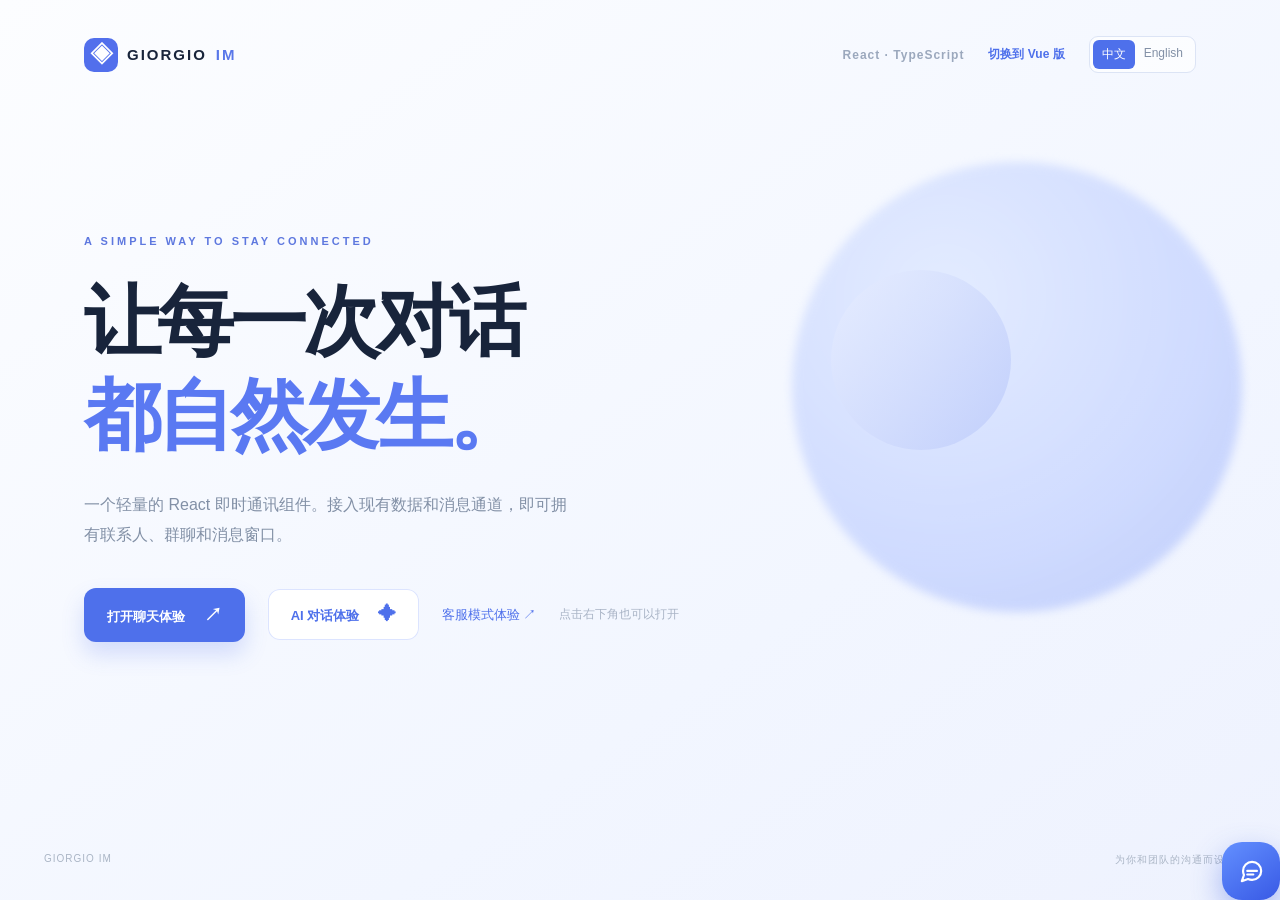
==== react/index.html @ 8a3ee868 "Deploy Giorgio IM demo [skip ci]" ====
<!doctype html>
<html lang="zh-CN">
  <head>
    <meta charset="UTF-8" />
    <meta name="viewport" content="width=device-width, initial-scale=1.0" />
    <title>Giorgio IM · React 组件演示</title>
    <script type="module" crossorigin src="/react/assets/index-y9FFIHt3.js"></script>
    <link rel="stylesheet" crossorigin href="/react/assets/index-DMJhIIVW.css">
  </head>
  <body>
    <div id="app"></div>
  </body>
</html>
---- react/assets/index-DMJhIIVW.css ----
*{box-sizing:border-box}body{margin:0;font-family:Inter,-apple-system,BlinkMacSystemFont,Segoe UI,sans-serif;color:#18243b;background:#f8faff}.demo-page{position:relative;min-height:100vh;overflow:hidden;background:linear-gradient(145deg,#fcfdff,#f2f6ff 65%,#eef2fe)}.demo-nav{position:relative;z-index:2;display:flex;align-items:center;justify-content:space-between;max-width:1200px;margin:auto;padding:36px 44px}.demo-brand{display:flex;align-items:center;gap:9px;font-size:15px;font-weight:850;letter-spacing:2px}.demo-brand>span:last-child{color:#5977e9}.demo-brand-icon{display:grid;place-items:center;width:34px;height:34px;border-radius:10px;background:#526fec;color:#fff;font-size:23px;letter-spacing:0}.demo-version{color:#9ba8bd;font-size:12px;font-weight:600;letter-spacing:1px}.demo-nav-tools{display:flex;align-items:center;gap:24px}.demo-framework{color:#4e70eb;font-size:12px;font-weight:600;text-decoration:none;white-space:nowrap}.demo-framework:focus-visible{outline:2px solid #4e70eb;outline-offset:4px}.demo-language{display:flex;padding:3px;border:1px solid #dce4f5;border-radius:9px;background:#ffffffb3}.demo-language a{padding:6px 9px;border-radius:6px;color:#8290a6;font-size:12px;text-decoration:none;white-space:nowrap}.demo-language a[aria-current]{background:#4e70eb;color:#fff}.demo-language a:focus-visible,.demo-actions a:focus-visible{outline:2px solid #4e70eb;outline-offset:4px}.demo-hero{position:relative;z-index:1;max-width:1200px;margin:14vh auto 0;padding:0 44px}.demo-kicker{margin-bottom:27px;color:#5e78df;font-size:11px;font-weight:800;letter-spacing:3px}.demo-hero h1{margin:0;font-size:clamp(46px,6vw,80px);font-weight:750;letter-spacing:-4px;line-height:1.23}:lang(en) .demo-hero h1{font-size:clamp(36px,6vw,80px)}.demo-hero h1 em{color:#5a79f2;font-style:normal}.demo-hero p{max-width:485px;margin:27px 0 37px;color:#8290a6;font-size:16px;line-height:1.9}.demo-actions{display:flex;align-items:center;gap:23px}.demo-actions .demo-primary-link{padding:15px 23px;border:0;border-radius:12px;background:#4e70eb;box-shadow:0 12px 22px #4e70eb35;color:#fff;font-size:13px;font-weight:700;cursor:pointer;text-decoration:none}.demo-actions .demo-primary-link span{margin-left:15px;font-size:18px}.demo-actions{flex-wrap:wrap}.demo-actions #open-ai-demo{background:#fff;color:#4e70eb;box-shadow:inset 0 0 0 1px #dce4ff}.demo-actions>span{color:#a9b4c6;font-size:12px}.demo-service-link{color:#4e70eb;font-size:13px;text-decoration:none}.demo-orb{position:absolute;border-radius:50%;pointer-events:none}.demo-orb-one{top:18%;right:3%;width:450px;height:450px;background:radial-gradient(circle at 34% 30%,#d8e4ff,#b8c9ff 60%,#9aaff8);opacity:.58;filter:blur(5px)}.demo-orb-two{top:30%;right:21%;width:180px;height:180px;background:linear-gradient(125deg,#e9efff,#b8c7fa);opacity:.7}.demo-footer{position:absolute;right:44px;bottom:33px;left:44px;display:flex;justify-content:space-between;color:#aab5c5;font-size:10px;letter-spacing:1px}@media (max-width:720px){.demo-nav{padding:23px;gap:12px;flex-wrap:wrap}.demo-nav-tools{margin-left:auto}.demo-version{display:none}.demo-hero{margin-top:12vh;padding:0 26px 110px}.demo-hero h1{letter-spacing:-2px}.demo-hero p{font-size:14px}.demo-orb-one{top:55%;right:-45%;width:340px;height:340px}.demo-orb-two{display:none}.demo-actions>span{display:none}.demo-footer{right:26px;left:26px;gap:16px}}
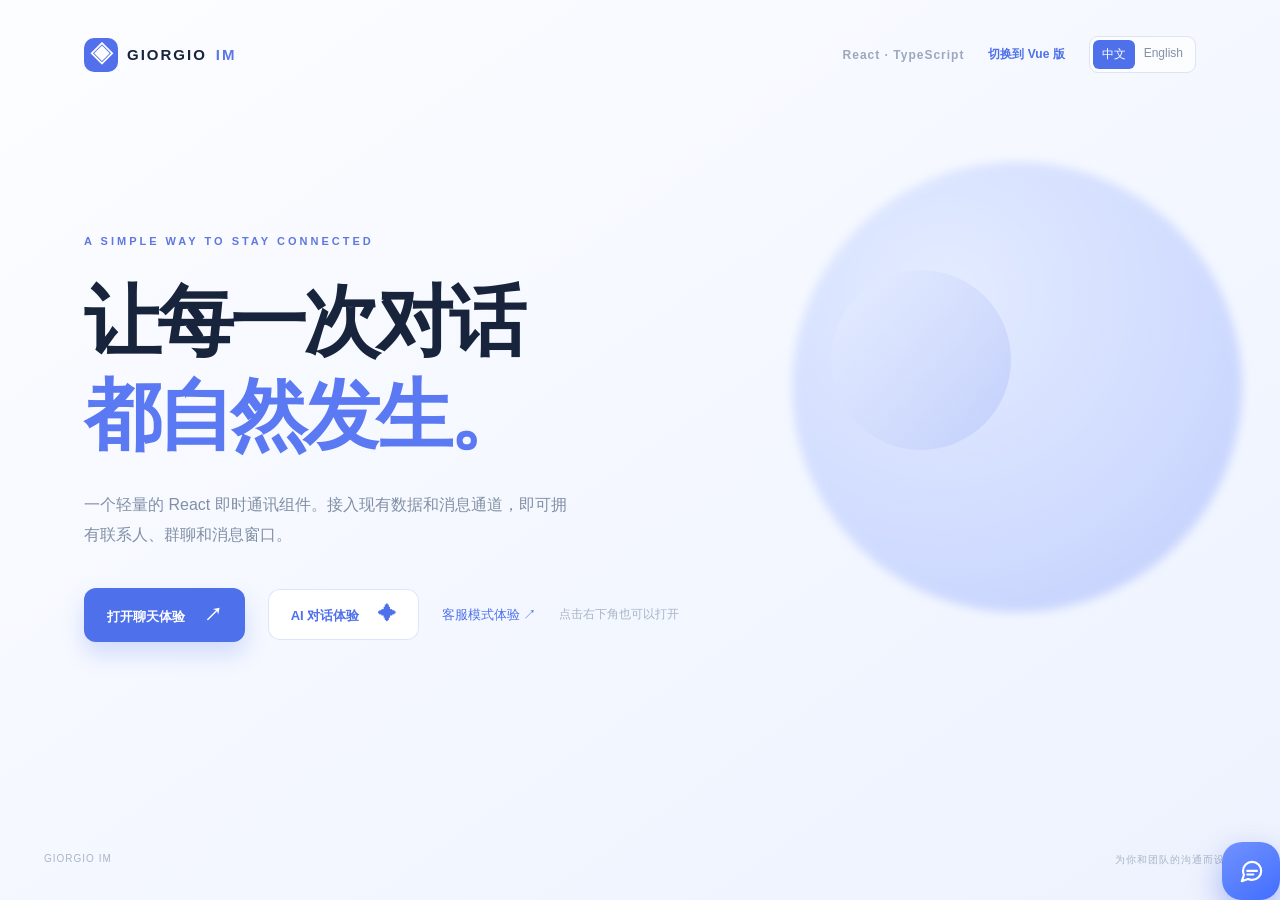
==== commit 7b8fb91b: "Deploy Giorgio IM demo [skip ci]" ====
--- a/react/index.html
+++ b/react/index.html
@@ -4,7 +4,7 @@
     <meta charset="UTF-8" />
     <meta name="viewport" content="width=device-width, initial-scale=1.0" />
     <title>Giorgio IM · React 组件演示</title>
-    <script type="module" crossorigin src="/react/assets/index-y9FFIHt3.js"></script>
+    <script type="module" crossorigin src="/react/assets/index-CaoD0odG.js"></script>
     <link rel="stylesheet" crossorigin href="/react/assets/index-DMJhIIVW.css">
   </head>
   <body>
